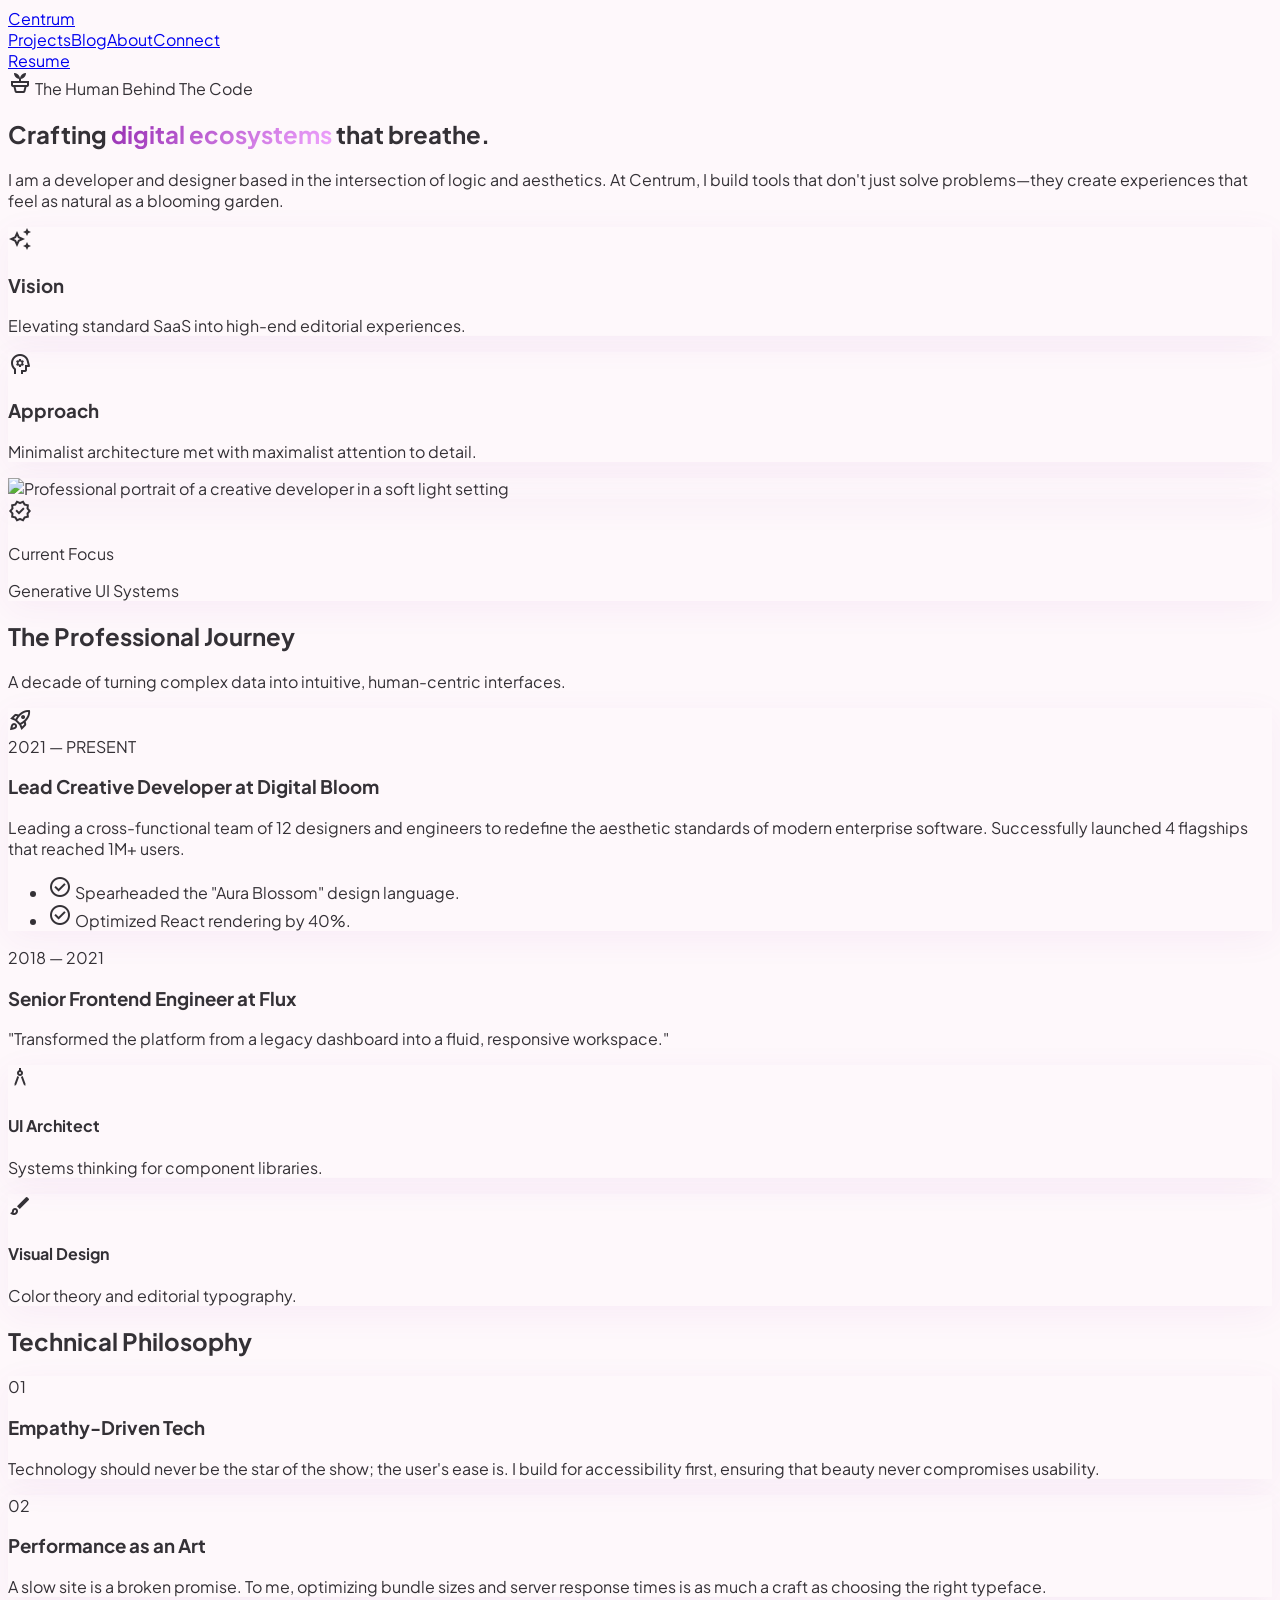
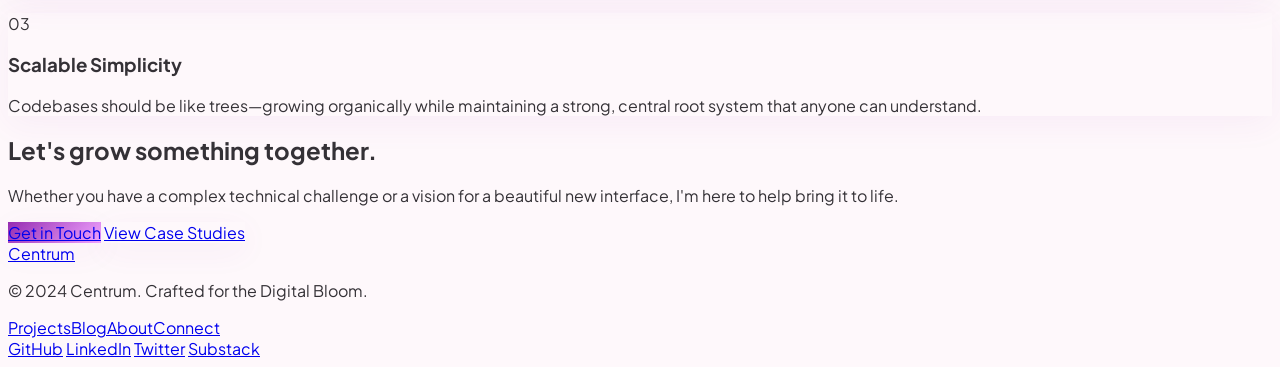
==== about.html @ 4ea92498 "soodakod" ====
<!DOCTYPE html>
<html lang="en">
<head>
<meta charset="utf-8"/>
<meta content="width=device-width, initial-scale=1.0" name="viewport"/>
<title>About Centrum | Digital Bloom</title>
<script src="https://cdn.tailwindcss.com?plugins=forms,container-queries"></script>
<link href="https://fonts.googleapis.com/css2?family=Plus+Jakarta+Sans:wght@300;400;500;600;700;800&display=swap" rel="stylesheet"/>
<link href="https://fonts.googleapis.com/css2?family=Material+Symbols+Outlined:wght,FILL@100..700,0..1&display=swap" rel="stylesheet"/>
<script id="tailwind-config">
  tailwind.config = {
    darkMode: "class",
    theme: {
      extend: {
        colors: {
          "primary-container": "#f1a6ff",
          "error": "#ac3149",
          "on-primary-fixed-variant": "#760093",
          "on-secondary-fixed-variant": "#a7295a",
          "on-tertiary-container": "#3f1496",
          "on-surface": "#343136",
          "on-secondary-container": "#9a1d50",
          "inverse-surface": "#0f0e10",
          "primary-fixed-dim": "#ec91ff",
          "tertiary-container": "#c2acff",
          "surface-container": "#f2ecf0",
          "primary-fixed": "#f1a6ff",
          "on-tertiary-fixed": "#27006a",
          "on-primary-fixed": "#47005a",
          "secondary-container": "#ffd9e1",
          "tertiary": "#6948c1",
          "surface": "#fef8fb",
          "error-dim": "#770326",
          "secondary": "#ac2d5e",
          "on-tertiary": "#fdf7ff",
          "on-error": "#fff7f7",
          "surface-container-low": "#f8f2f5",
          "on-tertiary-fixed-variant": "#48229f",
          "on-secondary-fixed": "#81013e",
          "error-container": "#f76a80",
          "surface-tint": "#952cb1",
          "on-primary-container": "#680082",
          "secondary-dim": "#9c1f52",
          "tertiary-fixed": "#c2acff",
          "tertiary-fixed-dim": "#b59cff",
          "surface-container-high": "#ede6eb",
          "on-secondary": "#fff7f7",
          "surface-variant": "#e7e0e6",
          "inverse-on-surface": "#a09c9e",
          "outline": "#7e797e",
          "surface-bright": "#fef8fb",
          "primary-dim": "#871ba4",
          "secondary-fixed": "#ffd9e1",
          "tertiary-dim": "#5c3ab4",
          "surface-container-lowest": "#ffffff",
          "on-primary": "#fff7fb",
          "on-error-container": "#68001f",
          "inverse-primary": "#e67aff",
          "on-background": "#343136",
          "background": "#fef8fb",
          "outline-variant": "#b6b0b5",
          "surface-container-highest": "#e7e0e6",
          "secondary-fixed-dim": "#ffc5d3",
          "primary": "#952cb1",
          "on-surface-variant": "#625e62",
          "surface-dim": "#dfd8de"
        },
        fontFamily: {
          "headline": ["Plus Jakarta Sans"],
          "body": ["Plus Jakarta Sans"],
          "label": ["Plus Jakarta Sans"]
        },
        borderRadius: {"DEFAULT": "0.25rem", "lg": "0.5rem", "xl": "0.75rem", "full": "9999px"},
      },
    },
  }
</script>
<style>
  body { font-family: 'Plus Jakarta Sans', sans-serif; background-color: #fef8fb; color: #343136; }
  .material-symbols-outlined { font-variation-settings: 'FILL' 0, 'wght' 400, 'GRAD' 0, 'opsz' 24; }
  .glass-nav { background: rgba(254, 248, 251, 0.6); backdrop-filter: blur(24px); }
  .bloom-shadow { box-shadow: 0 8px 32px rgba(149, 44, 177, 0.06); }
  .text-gradient { background: linear-gradient(135deg, #952cb1, #f1a6ff); -webkit-background-clip: text; -webkit-text-fill-color: transparent; }
  .bg-bloom-gradient { background: linear-gradient(135deg, #952cb1, #f1a6ff); }
</style>
</head>
<body class="bg-surface selection:bg-primary-container selection:text-on-primary-container">

<div id="site-nav"></div>

<main class="pt-32 pb-20 px-6 max-w-7xl mx-auto overflow-hidden">
  <!-- Hero Section: Personal Bio -->
  <section class="grid grid-cols-1 lg:grid-cols-12 gap-12 items-center mb-32">
    <div class="lg:col-span-7 space-y-8">
      <div class="inline-flex items-center gap-2 px-4 py-1.5 rounded-full bg-secondary-container text-on-secondary-container text-sm font-semibold">
        <span class="material-symbols-outlined text-sm">potted_plant</span>
        The Human Behind The Code
      </div>
      <h1 class="text-5xl md:text-7xl font-extrabold tracking-tight text-on-surface leading-[1.1]">
        Crafting <span class="text-gradient">digital ecosystems</span> that breathe.
      </h1>
      <p class="text-xl text-on-surface-variant leading-relaxed max-w-2xl">
        I am a developer and designer based in the intersection of logic and aesthetics. At Centrum, I build tools that don't just solve problems—they create experiences that feel as natural as a blooming garden.
      </p>
      <div class="flex gap-4">
        <div class="p-6 bg-surface-container-lowest rounded-xl bloom-shadow flex-1">
          <span class="material-symbols-outlined text-primary mb-2">auto_awesome</span>
          <h3 class="font-bold text-lg mb-1">Vision</h3>
          <p class="text-sm text-on-surface-variant">Elevating standard SaaS into high-end editorial experiences.</p>
        </div>
        <div class="p-6 bg-surface-container-lowest rounded-xl bloom-shadow flex-1">
          <span class="material-symbols-outlined text-primary mb-2">psychology</span>
          <h3 class="font-bold text-lg mb-1">Approach</h3>
          <p class="text-sm text-on-surface-variant">Minimalist architecture met with maximalist attention to detail.</p>
        </div>
      </div>
    </div>
    <div class="lg:col-span-5 relative">
      <div class="absolute -inset-4 bg-primary-container/20 blur-3xl rounded-full"></div>
      <div class="relative aspect-[4/5] rounded-[2rem] overflow-hidden bloom-shadow border-4 border-surface-container-lowest">
        <img class="w-full h-full object-cover" alt="Professional portrait of a creative developer in a soft light setting" src="https://lh3.googleusercontent.com/aida-public/[base64]"/>
      </div>
      <!-- Floating Decorative Element -->
      <div class="absolute -bottom-6 -left-6 bg-surface-container-lowest p-6 rounded-xl bloom-shadow flex items-center gap-4">
        <div class="w-12 h-12 rounded-lg bg-primary-container flex items-center justify-center">
          <span class="material-symbols-outlined text-on-primary-container">verified</span>
        </div>
        <div>
          <p class="text-xs font-bold uppercase tracking-wider text-on-surface-variant">Current Focus</p>
          <p class="text-primary font-bold">Generative UI Systems</p>
        </div>
      </div>
    </div>
  </section>

  <!-- Professional Journey: Asymmetric Bento Grid -->
  <section class="mb-32">
    <div class="flex flex-col md:flex-row justify-between items-end mb-12 gap-6">
      <div class="space-y-4">
        <h2 class="text-4xl font-bold tracking-tight">The Professional Journey</h2>
        <p class="text-on-surface-variant max-w-md">A decade of turning complex data into intuitive, human-centric interfaces.</p>
      </div>
      <div class="flex gap-2">
        <div class="w-12 h-1 rounded-full bg-primary-container"></div>
        <div class="w-4 h-1 rounded-full bg-outline-variant"></div>
        <div class="w-4 h-1 rounded-full bg-outline-variant"></div>
      </div>
    </div>
    <div class="grid grid-cols-1 md:grid-cols-4 gap-6">
      <!-- Large Card -->
      <div class="md:col-span-2 md:row-span-2 bg-surface-container-lowest p-10 rounded-[2rem] bloom-shadow relative overflow-hidden group">
        <div class="absolute top-0 right-0 p-8 opacity-10 group-hover:scale-110 transition-transform duration-700">
          <span class="material-symbols-outlined text-9xl">rocket_launch</span>
        </div>
        <div class="relative z-10 space-y-6">
          <span class="text-xs font-bold text-primary tracking-widest uppercase">2021 — PRESENT</span>
          <h3 class="text-3xl font-extrabold">Lead Creative Developer at Digital Bloom</h3>
          <p class="text-on-surface-variant leading-relaxed text-lg">
            Leading a cross-functional team of 12 designers and engineers to redefine the aesthetic standards of modern enterprise software. Successfully launched 4 flagships that reached 1M+ users.
          </p>
          <ul class="space-y-3">
            <li class="flex items-center gap-3 text-on-surface">
              <span class="material-symbols-outlined text-primary text-sm">check_circle</span>
              Spearheaded the "Aura Blossom" design language.
            </li>
            <li class="flex items-center gap-3 text-on-surface">
              <span class="material-symbols-outlined text-primary text-sm">check_circle</span>
              Optimized React rendering by 40%.
            </li>
          </ul>
        </div>
      </div>
      <!-- Medium Card -->
      <div class="md:col-span-2 bg-surface-container-low p-8 rounded-[2rem] flex flex-col justify-between">
        <div>
          <span class="text-xs font-bold text-secondary tracking-widest uppercase">2018 — 2021</span>
          <h3 class="text-xl font-bold mt-2">Senior Frontend Engineer at Flux</h3>
        </div>
        <p class="text-on-surface-variant mt-4 italic">
          "Transformed the platform from a legacy dashboard into a fluid, responsive workspace."
        </p>
      </div>
      <!-- Small Card 1 -->
      <div class="bg-surface-container-lowest p-8 rounded-[2rem] bloom-shadow">
        <div class="w-12 h-12 rounded-xl bg-tertiary-container flex items-center justify-center mb-4">
          <span class="material-symbols-outlined text-on-tertiary-container">architecture</span>
        </div>
        <h4 class="font-bold">UI Architect</h4>
        <p class="text-xs text-on-surface-variant mt-2">Systems thinking for component libraries.</p>
      </div>
      <!-- Small Card 2 -->
      <div class="bg-surface-container-lowest p-8 rounded-[2rem] bloom-shadow">
        <div class="w-12 h-12 rounded-xl bg-secondary-container flex items-center justify-center mb-4">
          <span class="material-symbols-outlined text-on-secondary-container">brush</span>
        </div>
        <h4 class="font-bold">Visual Design</h4>
        <p class="text-xs text-on-surface-variant mt-2">Color theory and editorial typography.</p>
      </div>
    </div>
  </section>

  <!-- Technical Philosophy: Glassmorphism Cards -->
  <section class="mb-32 relative">
    <div class="absolute top-1/2 left-1/2 -translate-x-1/2 -translate-y-1/2 w-[120%] h-full bg-gradient-to-r from-primary/5 via-tertiary/5 to-secondary/5 blur-[100px] -z-10"></div>
    <div class="text-center mb-16">
      <h2 class="text-4xl font-bold tracking-tight mb-4">Technical Philosophy</h2>
      <div class="w-24 h-1.5 bg-bloom-gradient mx-auto rounded-full"></div>
    </div>
    <div class="grid grid-cols-1 md:grid-cols-3 gap-8">
      <div class="p-10 rounded-[2.5rem] bg-white/40 backdrop-blur-xl border border-white/20 bloom-shadow">
        <div class="text-5xl font-black text-primary/20 mb-6">01</div>
        <h3 class="text-2xl font-bold mb-4">Empathy-Driven Tech</h3>
        <p class="text-on-surface-variant leading-relaxed">
          Technology should never be the star of the show; the user's ease is. I build for accessibility first, ensuring that beauty never compromises usability.
        </p>
      </div>
      <div class="p-10 rounded-[2.5rem] bg-white/40 backdrop-blur-xl border border-white/20 bloom-shadow scale-105">
        <div class="text-5xl font-black text-secondary/20 mb-6">02</div>
        <h3 class="text-2xl font-bold mb-4">Performance as an Art</h3>
        <p class="text-on-surface-variant leading-relaxed">
          A slow site is a broken promise. To me, optimizing bundle sizes and server response times is as much a craft as choosing the right typeface.
        </p>
      </div>
      <div class="p-10 rounded-[2.5rem] bg-white/40 backdrop-blur-xl border border-white/20 bloom-shadow">
        <div class="text-5xl font-black text-tertiary/20 mb-6">03</div>
        <h3 class="text-2xl font-bold mb-4">Scalable Simplicity</h3>
        <p class="text-on-surface-variant leading-relaxed">
          Codebases should be like trees—growing organically while maintaining a strong, central root system that anyone can understand.
        </p>
      </div>
    </div>
  </section>

  <!-- CTA / Footer Transition -->
  <section class="text-center bg-surface-container-low py-20 rounded-[3rem] px-8">
    <h2 class="text-3xl font-bold mb-6">Let's grow something together.</h2>
    <p class="text-on-surface-variant mb-10 max-w-xl mx-auto">
      Whether you have a complex technical challenge or a vision for a beautiful new interface, I'm here to help bring it to life.
    </p>
    <div class="flex flex-col sm:flex-row gap-4 justify-center">
      <a href="connect.html" class="bg-bloom-gradient text-white px-8 py-4 rounded-xl font-bold bloom-shadow">Get in Touch</a>
      <a href="projects.html" class="bg-surface-container-lowest text-primary px-8 py-4 rounded-xl font-bold bloom-shadow">View Case Studies</a>
    </div>
  </section>
</main>

<div id="site-footer"></div>

<script src="shared.js"></script>
</body>
</html>
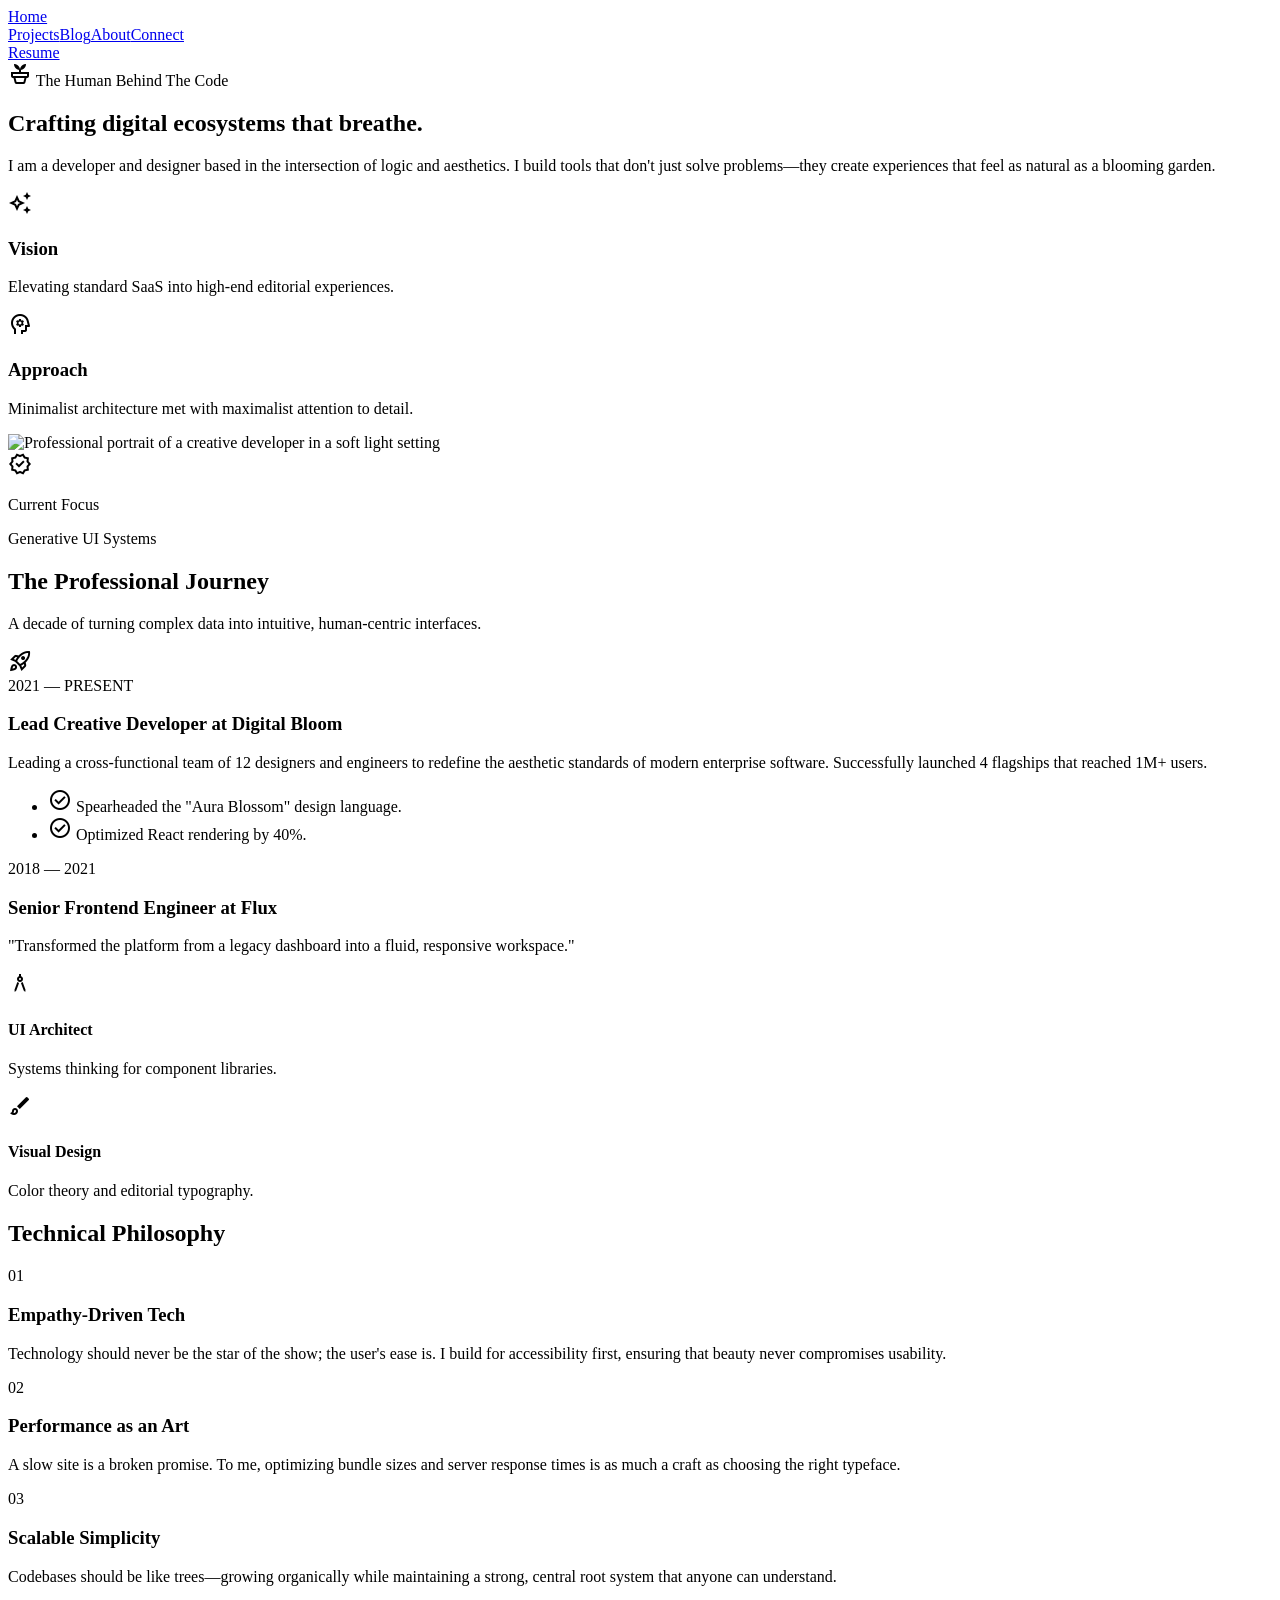
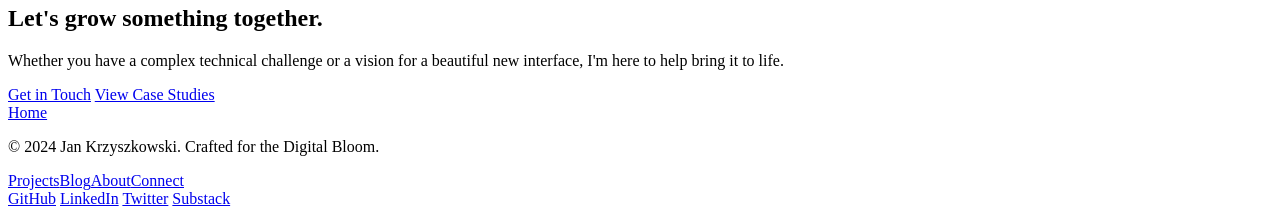
==== commit 88949256: "kodzik" ====
--- a/about.html
+++ b/about.html
@@ -3,86 +3,12 @@
 <head>
 <meta charset="utf-8"/>
 <meta content="width=device-width, initial-scale=1.0" name="viewport"/>
-<title>About Centrum | Digital Bloom</title>
+<title>About Me | Digital Bloom</title>
 <script src="https://cdn.tailwindcss.com?plugins=forms,container-queries"></script>
+<script src="tailwind.config.js"></script>
 <link href="https://fonts.googleapis.com/css2?family=Plus+Jakarta+Sans:wght@300;400;500;600;700;800&display=swap" rel="stylesheet"/>
 <link href="https://fonts.googleapis.com/css2?family=Material+Symbols+Outlined:wght,FILL@100..700,0..1&display=swap" rel="stylesheet"/>
-<script id="tailwind-config">
-  tailwind.config = {
-    darkMode: "class",
-    theme: {
-      extend: {
-        colors: {
-          "primary-container": "#f1a6ff",
-          "error": "#ac3149",
-          "on-primary-fixed-variant": "#760093",
-          "on-secondary-fixed-variant": "#a7295a",
-          "on-tertiary-container": "#3f1496",
-          "on-surface": "#343136",
-          "on-secondary-container": "#9a1d50",
-          "inverse-surface": "#0f0e10",
-          "primary-fixed-dim": "#ec91ff",
-          "tertiary-container": "#c2acff",
-          "surface-container": "#f2ecf0",
-          "primary-fixed": "#f1a6ff",
-          "on-tertiary-fixed": "#27006a",
-          "on-primary-fixed": "#47005a",
-          "secondary-container": "#ffd9e1",
-          "tertiary": "#6948c1",
-          "surface": "#fef8fb",
-          "error-dim": "#770326",
-          "secondary": "#ac2d5e",
-          "on-tertiary": "#fdf7ff",
-          "on-error": "#fff7f7",
-          "surface-container-low": "#f8f2f5",
-          "on-tertiary-fixed-variant": "#48229f",
-          "on-secondary-fixed": "#81013e",
-          "error-container": "#f76a80",
-          "surface-tint": "#952cb1",
-          "on-primary-container": "#680082",
-          "secondary-dim": "#9c1f52",
-          "tertiary-fixed": "#c2acff",
-          "tertiary-fixed-dim": "#b59cff",
-          "surface-container-high": "#ede6eb",
-          "on-secondary": "#fff7f7",
-          "surface-variant": "#e7e0e6",
-          "inverse-on-surface": "#a09c9e",
-          "outline": "#7e797e",
-          "surface-bright": "#fef8fb",
-          "primary-dim": "#871ba4",
-          "secondary-fixed": "#ffd9e1",
-          "tertiary-dim": "#5c3ab4",
-          "surface-container-lowest": "#ffffff",
-          "on-primary": "#fff7fb",
-          "on-error-container": "#68001f",
-          "inverse-primary": "#e67aff",
-          "on-background": "#343136",
-          "background": "#fef8fb",
-          "outline-variant": "#b6b0b5",
-          "surface-container-highest": "#e7e0e6",
-          "secondary-fixed-dim": "#ffc5d3",
-          "primary": "#952cb1",
-          "on-surface-variant": "#625e62",
-          "surface-dim": "#dfd8de"
-        },
-        fontFamily: {
-          "headline": ["Plus Jakarta Sans"],
-          "body": ["Plus Jakarta Sans"],
-          "label": ["Plus Jakarta Sans"]
-        },
-        borderRadius: {"DEFAULT": "0.25rem", "lg": "0.5rem", "xl": "0.75rem", "full": "9999px"},
-      },
-    },
-  }
-</script>
-<style>
-  body { font-family: 'Plus Jakarta Sans', sans-serif; background-color: #fef8fb; color: #343136; }
-  .material-symbols-outlined { font-variation-settings: 'FILL' 0, 'wght' 400, 'GRAD' 0, 'opsz' 24; }
-  .glass-nav { background: rgba(254, 248, 251, 0.6); backdrop-filter: blur(24px); }
-  .bloom-shadow { box-shadow: 0 8px 32px rgba(149, 44, 177, 0.06); }
-  .text-gradient { background: linear-gradient(135deg, #952cb1, #f1a6ff); -webkit-background-clip: text; -webkit-text-fill-color: transparent; }
-  .bg-bloom-gradient { background: linear-gradient(135deg, #952cb1, #f1a6ff); }
-</style>
+<link href="style.css" rel="stylesheet"/>
 </head>
 <body class="bg-surface selection:bg-primary-container selection:text-on-primary-container">
 
@@ -100,7 +26,7 @@
         Crafting <span class="text-gradient">digital ecosystems</span> that breathe.
       </h1>
       <p class="text-xl text-on-surface-variant leading-relaxed max-w-2xl">
-        I am a developer and designer based in the intersection of logic and aesthetics. At Centrum, I build tools that don't just solve problems—they create experiences that feel as natural as a blooming garden.
+        I am a developer and designer based in the intersection of logic and aesthetics. I build tools that don't just solve problems—they create experiences that feel as natural as a blooming garden.
       </p>
       <div class="flex gap-4">
         <div class="p-6 bg-surface-container-lowest rounded-xl bloom-shadow flex-1">
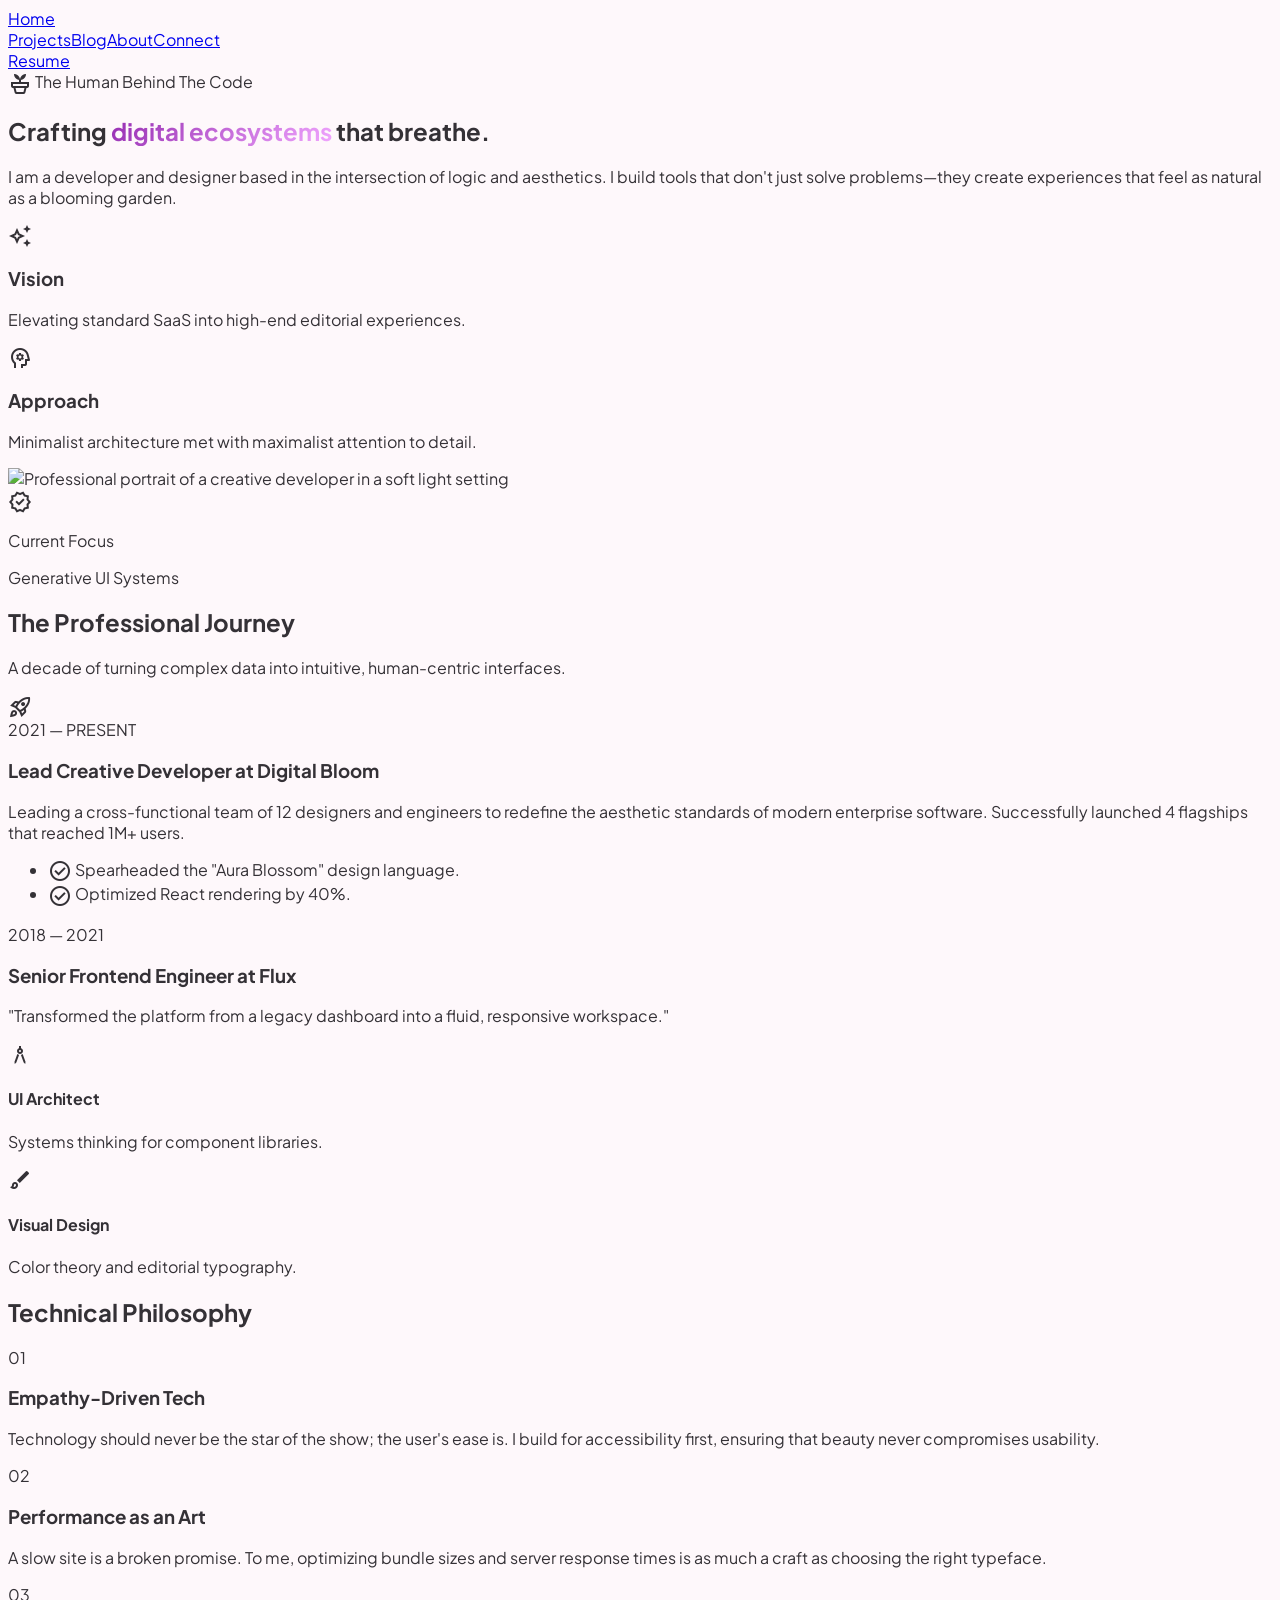
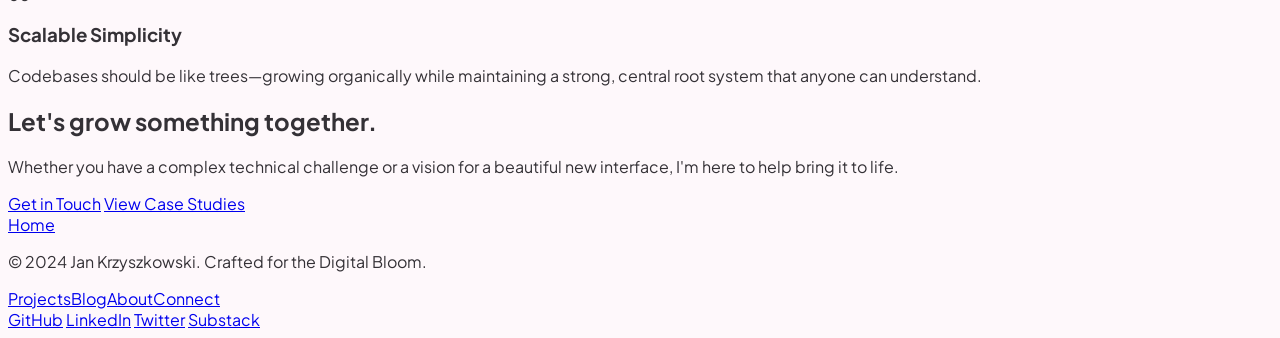
==== commit 22ea44b0: "wqeqwe" ====
--- a/about.html
+++ b/about.html
@@ -4,8 +4,9 @@
 <meta charset="utf-8"/>
 <meta content="width=device-width, initial-scale=1.0" name="viewport"/>
 <title>About Me | Digital Bloom</title>
+<script>window.tailwind = window.tailwind || {};</script>
+<script src="tailwind.config.js"></script>
 <script src="https://cdn.tailwindcss.com?plugins=forms,container-queries"></script>
-<script src="tailwind.config.js"></script>
 <link href="https://fonts.googleapis.com/css2?family=Plus+Jakarta+Sans:wght@300;400;500;600;700;800&display=swap" rel="stylesheet"/>
 <link href="https://fonts.googleapis.com/css2?family=Material+Symbols+Outlined:wght,FILL@100..700,0..1&display=swap" rel="stylesheet"/>
 <link href="style.css" rel="stylesheet"/>
--- a/style.css
+++ b/style.css
@@ -0,0 +1,284 @@
+/* ── Design Tokens ───────────────────────────────────────
+   Mirror of tailwind.config.js — edit values in ONE place
+   (tailwind.config.js for Tailwind utilities,
+    here as custom props for plain-CSS components)
+────────────────────────────────────────────────────────── */
+:root {
+  --color-primary:                  #952cb1;
+  --color-primary-dim:              #871ba4;
+  --color-primary-container:        #f1a6ff;
+  --color-on-primary:               #fff7fb;
+  --color-on-primary-container:     #680082;
+
+  --color-secondary:                #ac2d5e;
+  --color-secondary-container:      #ffd9e1;
+  --color-on-secondary-container:   #9a1d50;
+
+  --color-tertiary:                 #6948c1;
+  --color-tertiary-container:       #c2acff;
+  --color-on-tertiary-container:    #3f1496;
+
+  --color-surface:                  #fef8fb;
+  --color-surface-low:              #f8f2f5;
+  --color-surface-container:        #f2ecf0;
+  --color-surface-high:             #ede6eb;
+  --color-surface-highest:          #e7e0e6;
+  --color-surface-white:            #ffffff;
+  --color-surface-dim:              #dfd8de;
+
+  --color-on-surface:               #343136;
+  --color-on-surface-variant:       #625e62;
+  --color-outline:                  #7e797e;
+  --color-outline-variant:          #b6b0b5;
+
+  --shadow-bloom:   0 8px 32px rgba(149, 44, 177, 0.06);
+  --shadow-bloom-lg:0 20px 48px rgba(149, 44, 177, 0.10);
+  --gradient-brand: linear-gradient(135deg, var(--color-primary), var(--color-primary-container));
+  --gradient-deep:  linear-gradient(135deg, var(--color-tertiary), var(--color-primary));
+  --radius-card:    2.5rem;
+  --radius-xl:      1.5rem;
+}
+
+/* ── Base ─────────────────────────────────────────────── */
+body {
+  font-family: 'Plus Jakarta Sans', sans-serif;
+  background-color: var(--color-surface);
+  color: var(--color-on-surface);
+  scroll-behavior: smooth;
+}
+
+.material-symbols-outlined {
+  font-variation-settings: 'FILL' 0, 'wght' 400, 'GRAD' 0, 'opsz' 24;
+  vertical-align: middle;
+}
+.icon-filled { font-variation-settings: 'FILL' 1, 'wght' 400, 'GRAD' 0, 'opsz' 24; }
+
+/* ── Page layout ─────────────────────────────────────── */
+.page-section {
+  max-width: 80rem;
+  margin-inline: auto;
+  padding-inline: 1.5rem;
+}
+
+/* ── Cards ───────────────────────────────────────────── */
+.card {
+  background: var(--color-surface-white);
+  border-radius: var(--radius-card);
+  padding: 2.5rem;
+  box-shadow: var(--shadow-bloom);
+}
+.card-tonal {
+  background: var(--color-surface-low);
+  border-radius: var(--radius-card);
+  padding: 2rem;
+}
+.card-primary {
+  background: var(--color-primary);
+  border-radius: var(--radius-card);
+  padding: 2.5rem;
+  color: var(--color-on-primary);
+}
+.card-gradient {
+  background: var(--gradient-deep);
+  border-radius: var(--radius-card);
+  padding: 2.5rem;
+  color: #fff;
+}
+
+/* ── Buttons ─────────────────────────────────────────── */
+.btn-primary {
+  display: inline-flex;
+  align-items: center;
+  gap: 0.5rem;
+  background: var(--gradient-brand);
+  color: var(--color-on-primary);
+  padding: 1rem 2rem;
+  border-radius: 0.75rem;
+  font-weight: 700;
+  font-size: 1rem;
+  box-shadow: 0 20px 25px -5px rgba(149,44,177,0.2);
+  transition: transform 0.2s;
+  cursor: pointer;
+  border: none;
+}
+.btn-primary:hover { transform: scale(1.05); }
+
+.btn-secondary {
+  display: inline-flex;
+  align-items: center;
+  gap: 0.5rem;
+  background: var(--color-surface-high);
+  color: var(--color-on-surface);
+  padding: 1rem 2rem;
+  border-radius: 0.75rem;
+  font-weight: 700;
+  font-size: 1rem;
+  transition: background 0.2s;
+  cursor: pointer;
+  border: none;
+}
+.btn-secondary:hover { background: var(--color-surface-highest); }
+
+/* ── Project card ────────────────────────────────────── */
+.project-card {
+  background: var(--color-surface-white);
+  border-radius: var(--radius-card);
+  overflow: hidden;
+  box-shadow: 0 1px 2px 0 rgb(0 0 0 / 0.05);
+  display: flex;
+  flex-direction: column;
+  transition: box-shadow 0.5s;
+}
+.project-card:hover { box-shadow: var(--shadow-bloom-lg); }
+
+.project-card__image {
+  height: 20rem;
+  overflow: hidden;
+  position: relative;
+}
+.project-card__image img {
+  width: 100%;
+  height: 100%;
+  object-fit: cover;
+  transition: transform 0.7s;
+}
+.project-card:hover .project-card__image img { transform: scale(1.1); }
+
+.project-card__overlay {
+  position: absolute;
+  inset: 0;
+  background: linear-gradient(to top, rgba(0,0,0,0.6), transparent);
+  display: flex;
+  align-items: flex-end;
+  padding: 2rem;
+}
+.project-card__body {
+  padding: 2.5rem;
+  display: flex;
+  flex-direction: column;
+  flex: 1;
+  gap: 1.5rem;
+}
+.project-card__btn {
+  width: 100%;
+  padding: 1rem;
+  border-radius: 1rem;
+  background: var(--color-surface-high);
+  color: var(--color-on-surface);
+  font-weight: 700;
+  text-align: center;
+  display: flex;
+  align-items: center;
+  justify-content: center;
+  gap: 0.5rem;
+  transition: background 0.3s, color 0.3s;
+  cursor: pointer;
+  border: none;
+}
+.project-card:hover .project-card__btn {
+  background: var(--color-primary);
+  color: var(--color-on-primary);
+}
+
+/* ── Tag / badge ─────────────────────────────────────── */
+.tag {
+  padding: 0.25rem 0.75rem;
+  border-radius: 9999px;
+  background: rgba(255,255,255,0.2);
+  backdrop-filter: blur(8px);
+  color: #fff;
+  font-size: 0.75rem;
+  font-weight: 700;
+}
+
+/* ── Tech stack icon ─────────────────────────────────── */
+.tech-icon {
+  width: 2.5rem;
+  height: 2.5rem;
+  border-radius: 0.5rem;
+  background: var(--color-surface-container);
+  display: flex;
+  align-items: center;
+  justify-content: center;
+  flex-shrink: 0;
+  transition: background 0.2s;
+  color: var(--color-primary);
+}
+.tech-item:hover .tech-icon { background: var(--color-primary-container); }
+
+/* ── Marquee logo ────────────────────────────────────── */
+.marquee-logo {
+  height: 2.5rem;
+  width: auto;
+  opacity: 0.45;
+  filter: grayscale(1);
+  transition: opacity 0.2s;
+}
+.marquee-logo:hover { opacity: 0.8; }
+
+/* ── Scrollbar ───────────────────────────────────────── */
+.no-scrollbar::-webkit-scrollbar { display: none; }
+.no-scrollbar { -ms-overflow-style: none; scrollbar-width: none; }
+
+/* ── Glass ───────────────────────────────────────────── */
+.glass {
+  background: rgba(255, 255, 255, 0.6);
+  backdrop-filter: blur(24px);
+  -webkit-backdrop-filter: blur(24px);
+}
+
+/* ── Gradient text ───────────────────────────────────── */
+.text-gradient {
+  background: var(--gradient-brand);
+  -webkit-background-clip: text;
+  -webkit-text-fill-color: transparent;
+  background-clip: text;
+}
+.text-gradient-hero {
+  background: linear-gradient(90deg, var(--color-primary), var(--color-secondary), var(--color-tertiary));
+  -webkit-background-clip: text;
+  -webkit-text-fill-color: transparent;
+  background-clip: text;
+}
+
+/* ── Marquee animation ───────────────────────────────── */
+.marquee {
+  display: flex;
+  overflow: hidden;
+  user-select: none;
+  gap: 4rem;
+}
+.marquee-content {
+  flex-shrink: 0;
+  display: flex;
+  align-items: center;
+  min-width: 100%;
+  gap: 4rem;
+  animation: marquee-scroll 30s linear infinite;
+}
+@keyframes marquee-scroll {
+  from { transform: translateX(0); }
+  to   { transform: translateX(-100%); }
+}
+
+/* ── Decorative aura blobs ───────────────────────────── */
+.aura-blob {
+  position: absolute;
+  border-radius: 9999px;
+  filter: blur(80px);
+  pointer-events: none;
+}
+
+/* ── Social / feed cards ─────────────────────────────── */
+.feed-item {
+  background: rgba(255, 255, 255, 0.08);
+  backdrop-filter: blur(12px);
+  border: 1px solid rgba(255, 255, 255, 0.15);
+  border-radius: var(--radius-xl);
+  padding: 1.25rem 1.5rem;
+  color: inherit;
+  text-decoration: none;
+  transition: background 0.2s;
+  display: block;
+}
+.feed-item:hover { background: rgba(255, 255, 255, 0.16); }
